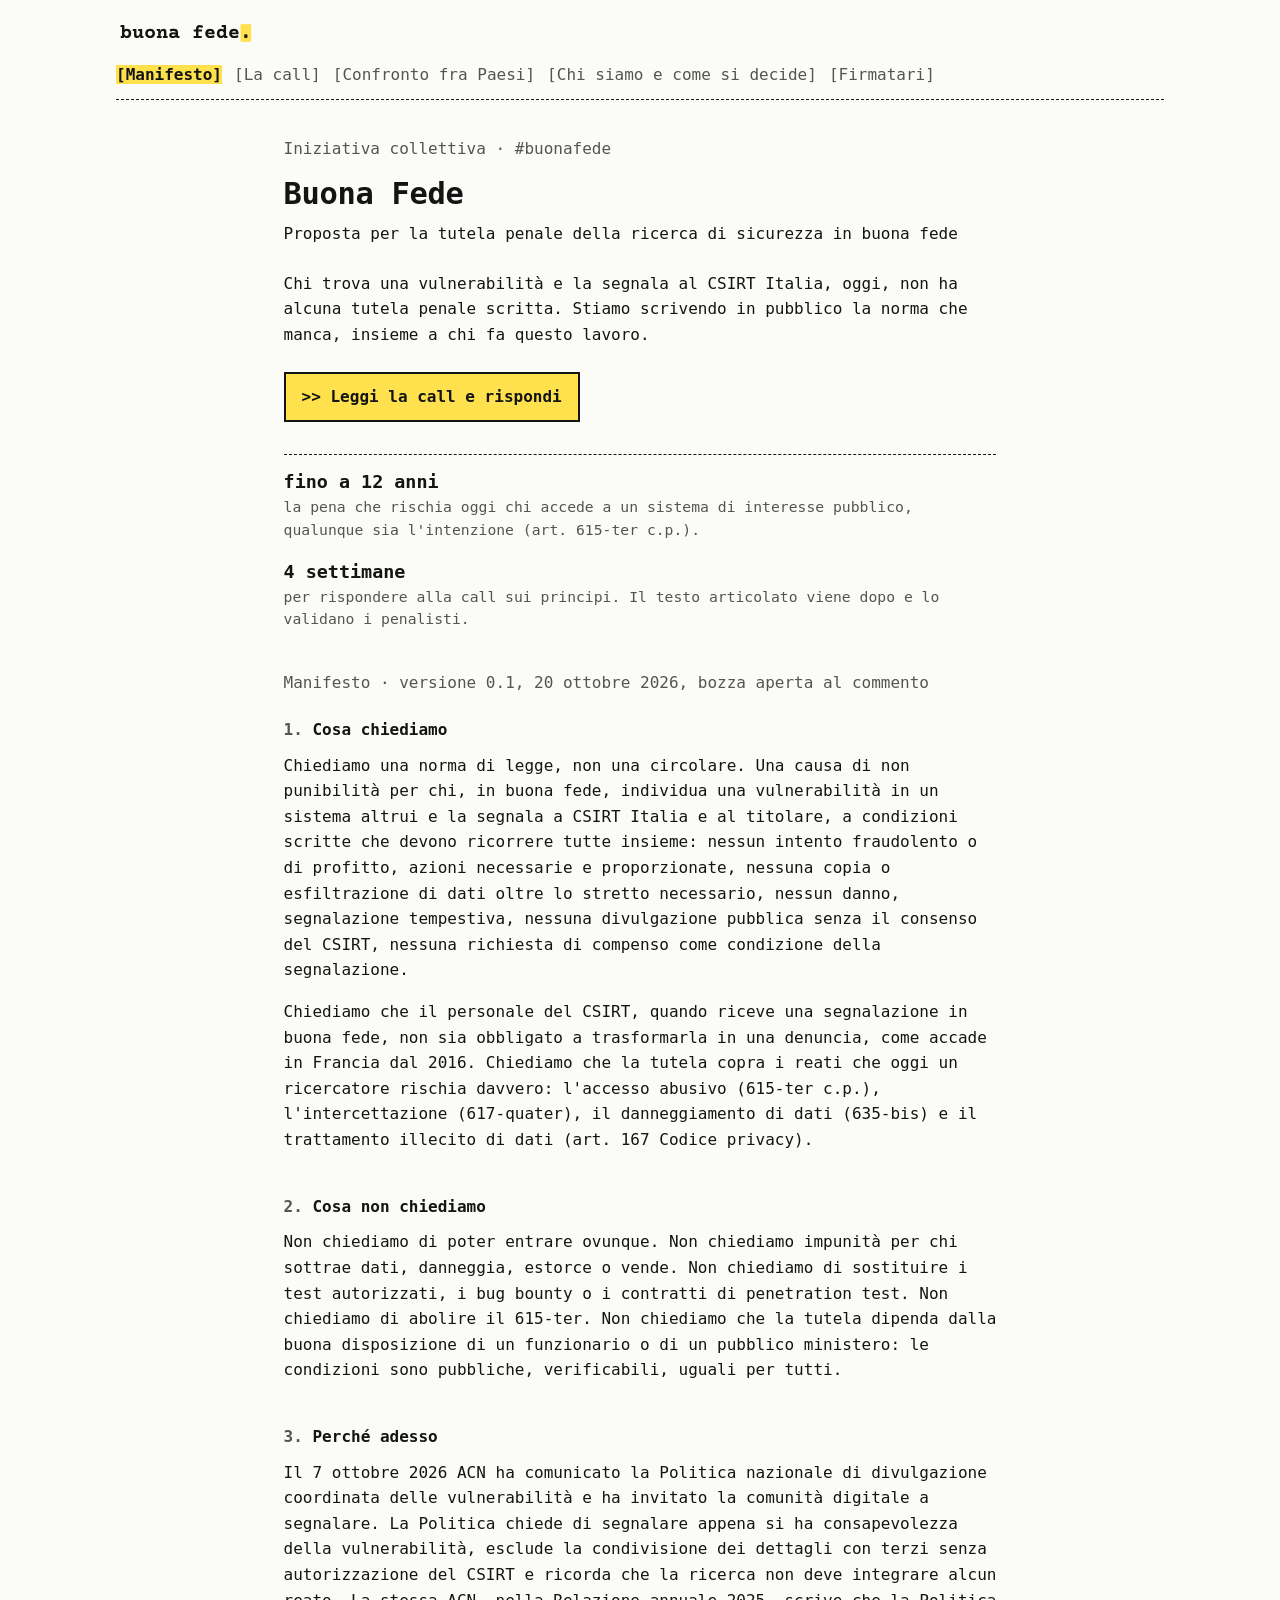
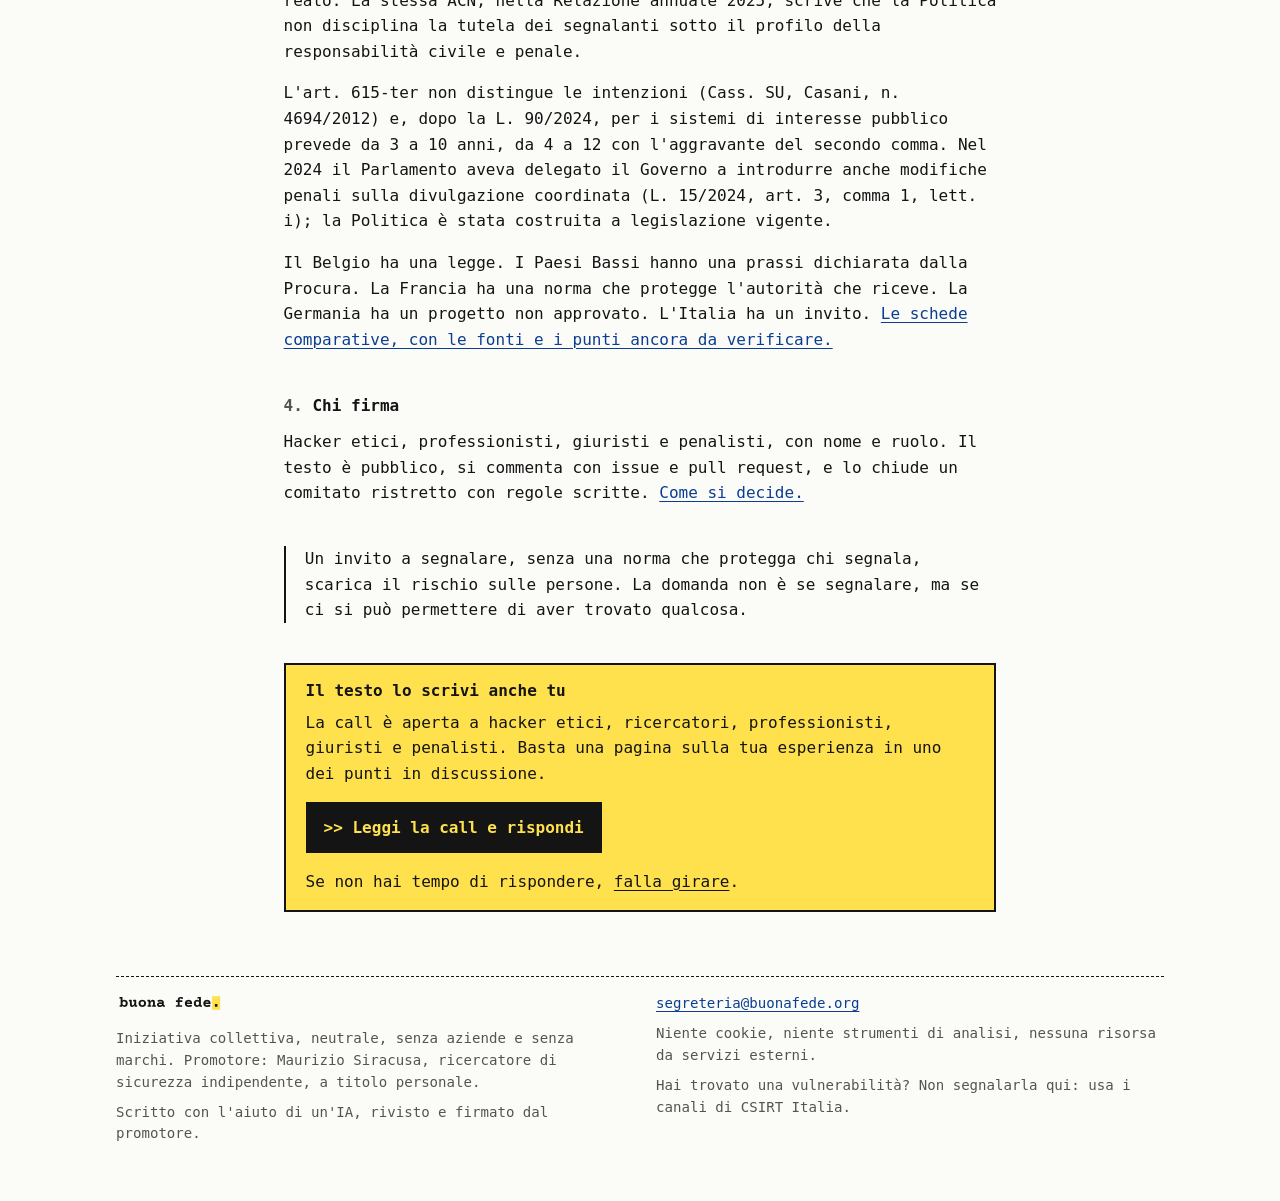
==== sito/index.html @ d3dca5a3 "Buona Fede v0.1: manifesto, call, confronto, governance, sito" ====
<!doctype html>
<html lang="it">
<head>
<meta charset="utf-8">
<meta name="viewport" content="width=device-width, initial-scale=1">
<meta http-equiv="Content-Security-Policy" content="default-src 'none'; style-src 'self'; img-src 'self'; base-uri 'none'; form-action 'none'">
<meta name="referrer" content="no-referrer">
<title>Buona Fede - Proposta per la tutela penale della ricerca di sicurezza in buona fede</title>
<meta name="description" content="Iniziativa collettiva per una norma di legge che tuteli chi, in buona fede, individua e segnala una vulnerabilità. Manifesto, call per i contributi, confronto con Belgio, Paesi Bassi, Germania e Francia.">
<meta name="theme-color" content="#FBFBF8">
<meta property="og:title" content="Buona Fede - tutela penale della ricerca di sicurezza in buona fede">
<meta property="og:description" content="Scriviamo in pubblico la norma che manca. Leggi la call e rispondi.">
<meta property="og:type" content="website">
<meta property="og:locale" content="it_IT">
<link rel="icon" href="favicon.svg" type="image/svg+xml">
<link rel="stylesheet" href="css/stile.css">
</head>
<body>
<a class="salta" href="#contenuto">Vai al contenuto</a>
<header class="testata">
  <div class="interno">
    <a class="marchio" href="index.html" aria-label="Buona Fede, pagina iniziale"><img class="chiaro" src="logo/logo-orizzontale.svg" alt="buona fede" width="718" height="133"><img class="scuro" src="logo/logo-orizzontale-negativo.svg" alt="" width="718" height="133"></a>
    <nav aria-label="Principale">
      <ul>
        <li><a href="index.html" aria-current="page">Manifesto</a></li>
        <li><a href="call.html">La call</a></li>
        <li><a href="confronto.html">Confronto fra Paesi</a></li>
        <li><a href="chi-siamo.html">Chi siamo e come si decide</a></li>
        <li><a href="firmatari.html">Firmatari</a></li>
      </ul>
    </nav>
  </div>
</header>

<main id="contenuto">
  <div class="colonna apertura">
    <p class="etichetta">Iniziativa collettiva &middot; #buonafede</p>
    <h1>Buona Fede</h1>
    <p class="sottotitolo">Proposta per la tutela penale della ricerca di sicurezza in buona fede</p>
    <p class="tesi">Chi trova una vulnerabilità e la segnala al CSIRT Italia, oggi, non ha alcuna tutela penale scritta. Stiamo scrivendo in pubblico la norma che manca, insieme a chi fa questo lavoro.</p>
    <div class="azioni">
      <a class="pulsante" href="call.html">Leggi la call e rispondi</a>
    </div>
    <ul class="cifre">
      <li><span class="numero">fino a 12 anni</span><span class="didascalia">la pena che rischia oggi chi accede a un sistema di interesse pubblico, qualunque sia l'intenzione (art. 615-ter c.p.).</span></li>
      <li><span class="numero">4 settimane</span><span class="didascalia">per rispondere alla call sui principi. Il testo articolato viene dopo e lo validano i penalisti.</span></li>
    </ul>
  </div>

  <article class="colonna" id="manifesto">
    <section class="sezione">
      <p class="etichetta">Manifesto &middot; versione 0.1, 20 ottobre 2026, bozza aperta al commento</p>
      <h2>Cosa chiediamo</h2>
      <p>Chiediamo una norma di legge, non una circolare. Una causa di non punibilità per chi, in buona fede, individua una vulnerabilità in un sistema altrui e la segnala a CSIRT Italia e al titolare, a condizioni scritte che devono ricorrere tutte insieme: nessun intento fraudolento o di profitto, azioni necessarie e proporzionate, nessuna copia o esfiltrazione di dati oltre lo stretto necessario, nessun danno, segnalazione tempestiva, nessuna divulgazione pubblica senza il consenso del CSIRT, nessuna richiesta di compenso come condizione della segnalazione.</p>
      <p>Chiediamo che il personale del CSIRT, quando riceve una segnalazione in buona fede, non sia obbligato a trasformarla in una denuncia, come accade in Francia dal 2016. Chiediamo che la tutela copra i reati che oggi un ricercatore rischia davvero: l'accesso abusivo (615-ter c.p.), l'intercettazione (617-quater), il danneggiamento di dati (635-bis) e il trattamento illecito di dati (art. 167 Codice privacy).</p>
    </section>

    <section class="sezione">
      <h2>Cosa non chiediamo</h2>
      <p>Non chiediamo di poter entrare ovunque. Non chiediamo impunità per chi sottrae dati, danneggia, estorce o vende. Non chiediamo di sostituire i test autorizzati, i bug bounty o i contratti di penetration test. Non chiediamo di abolire il 615-ter. Non chiediamo che la tutela dipenda dalla buona disposizione di un funzionario o di un pubblico ministero: le condizioni sono pubbliche, verificabili, uguali per tutti.</p>
    </section>

    <section class="sezione">
      <h2>Perché adesso</h2>
      <p>Il 7 ottobre 2026 ACN ha comunicato la Politica nazionale di divulgazione coordinata delle vulnerabilità e ha invitato la comunità digitale a segnalare. La Politica chiede di segnalare appena si ha consapevolezza della vulnerabilità, esclude la condivisione dei dettagli con terzi senza autorizzazione del CSIRT e ricorda che la ricerca non deve integrare alcun reato. La stessa ACN, nella Relazione annuale 2025, scrive che la Politica non disciplina la tutela dei segnalanti sotto il profilo della responsabilità civile e penale.</p>
      <p>L'art. 615-ter non distingue le intenzioni (Cass. SU, Casani, n. 4694/2012) e, dopo la L. 90/2024, per i sistemi di interesse pubblico prevede da 3 a 10 anni, da 4 a 12 con l'aggravante del secondo comma. Nel 2024 il Parlamento aveva delegato il Governo a introdurre anche modifiche penali sulla divulgazione coordinata (L. 15/2024, art. 3, comma 1, lett. i); la Politica è stata costruita a legislazione vigente.</p>
      <p>Il Belgio ha una legge. I Paesi Bassi hanno una prassi dichiarata dalla Procura. La Francia ha una norma che protegge l'autorità che riceve. La Germania ha un progetto non approvato. L'Italia ha un invito. <a href="confronto.html">Le schede comparative, con le fonti e i punti ancora da verificare.</a></p>
    </section>

    <section class="sezione">
      <h2>Chi firma</h2>
      <p>Hacker etici, professionisti, giuristi e penalisti, con nome e ruolo. Il testo è pubblico, si commenta con issue e pull request, e lo chiude un comitato ristretto con regole scritte. <a href="chi-siamo.html">Come si decide.</a></p>
    </section>

    <blockquote class="chiusa">
      <p>Un invito a segnalare, senza una norma che protegga chi segnala, scarica il rischio sulle persone. La domanda non è se segnalare, ma se ci si può permettere di aver trovato qualcosa.</p>
    </blockquote>

    <div class="riquadro forte invito">
      <h3>Il testo lo scrivi anche tu</h3>
      <p>La call è aperta a hacker etici, ricercatori, professionisti, giuristi e penalisti. Basta una pagina sulla tua esperienza in uno dei punti in discussione.</p>
      <p><a class="pulsante" href="call.html">Leggi la call e rispondi</a></p>
      <p>Se non hai tempo di rispondere, <a href="call.html#condividi">falla girare</a>.</p>
    </div>
  </article>
</main>

<footer class="piede">
  <div class="interno">
    <div>
      <p><a class="marchio" href="index.html" aria-label="Buona Fede"><img class="chiaro" src="logo/logo-orizzontale.svg" alt="buona fede" width="718" height="133"><img class="scuro" src="logo/logo-orizzontale-negativo.svg" alt="" width="718" height="133"></a></p>
      <p>Iniziativa collettiva, neutrale, senza aziende e senza marchi. Promotore: Maurizio Siracusa, ricercatore di sicurezza indipendente, a titolo personale.</p>
      <p>Scritto con l'aiuto di un'IA, rivisto e firmato dal promotore.</p>
    </div>
    <div>
      <p><a href="mailto:segreteria@buonafede.org">segreteria@buonafede.org</a></p>
      <p>Niente cookie, niente strumenti di analisi, nessuna risorsa da servizi esterni.</p>
      <p>Hai trovato una vulnerabilità? Non segnalarla qui: usa i canali di CSIRT Italia.</p>
    </div>
  </div>
</footer>
</body>
</html>
---- sito/css/stile.css ----
/* Buona Fede - foglio di stile unico. Testo puro, monospazio, un solo colore d'accento: il giallo
   dell'evidenziatore, usato per le azioni, per le segnalazioni "da verificare" e per il punto del marchio.
   Nessun font esterno, nessuna risorsa remota. */

:root {
  --fg: #141414;
  --bg: #FBFBF8;
  --debole: #55554F;
  --filo: #141414;
  --link: #0B3D91;
  --giallo: #FFE14D;
  --su-giallo: #141414;
  --mono: ui-monospace, "SF Mono", "Cascadia Mono", "DejaVu Sans Mono", Menlo, Consolas, "Liberation Mono", monospace;
  --misura: 74ch;
  --largo: 68rem;
}

@media (prefers-color-scheme: dark) {
  :root {
    --fg: #E4E4DE;
    --bg: #121212;
    --debole: #94948C;
    --filo: #E4E4DE;
    --link: #8DB4FF;
  }
}

* { box-sizing: border-box; }
html { -webkit-text-size-adjust: 100%; scroll-behavior: smooth; }

body {
  margin: 0;
  background: var(--bg);
  color: var(--fg);
  font-family: var(--mono);
  font-size: 16px;
  line-height: 1.6;
}

a { color: var(--link); text-underline-offset: .18em; text-decoration-thickness: 1px; }
a:hover, a:focus-visible { background: var(--giallo); color: var(--su-giallo); text-decoration-thickness: 2px; }
a:focus-visible, summary:focus-visible { outline: 2px solid var(--fg); outline-offset: 2px; }

.salta { position: absolute; left: -999px; top: 0; background: var(--giallo); color: var(--su-giallo); padding: .5rem .75rem; z-index: 10; }
.salta:focus { left: .5rem; top: .5rem; }

/* Testata */
.testata { max-width: var(--largo); margin: 0 auto; padding: 1.25rem 1.25rem 0; }
.testata .interno { border-bottom: 1px dashed var(--filo); padding-bottom: .75rem; }
.marchio { display: inline-block; line-height: 0; text-decoration: none; }
.marchio:hover, .marchio:focus-visible { background: transparent; }
.marchio img { height: 26px; width: auto; display: block; }
.marchio .scuro { display: none; }
@media (prefers-color-scheme: dark) { .marchio .chiaro { display: none; } .marchio .scuro { display: block; } }
nav { margin-top: .5rem; }
nav ul { list-style: none; margin: 0; padding: 0; display: flex; flex-wrap: wrap; gap: 0 1.25ch; }
nav li { margin: 0; }
nav a { color: var(--debole); text-decoration: none; white-space: nowrap; }
nav a::before { content: "["; }
nav a::after { content: "]"; }
nav a:hover, nav a:focus-visible { color: var(--su-giallo); }
nav a[aria-current="page"] { background: var(--giallo); color: var(--su-giallo); font-weight: 700; }

/* Struttura */
main { display: block; counter-reset: sez; }
.colonna { max-width: calc(var(--misura) + 2.5rem); margin: 0 auto; padding: 0 1.25rem; }
.largo { max-width: var(--largo); margin: 0 auto; padding: 0 1.25rem; }
.largo > .apertura, .largo > .colonna { max-width: var(--misura); margin-left: 0; margin-right: 0; padding-left: 0; padding-right: 0; }
.largo > .apertura { padding-bottom: 0; }

h1, h2, h3 { line-height: 1.3; font-weight: 700; }
h1 { font-size: clamp(1.4rem, 3.6vw, 1.9rem); margin: 0 0 .5rem; letter-spacing: -.01em; }
h2 { font-size: 1rem; margin: 2.75rem 0 .75rem; counter-increment: sez; }
h2::before { content: counter(sez) ". "; color: var(--debole); }
h3 { font-size: 1rem; margin: 1.75rem 0 .5rem; }
p { margin: 0 0 1rem; }
ul, ol { padding-left: 3ch; margin: 0 0 1.25rem; }
li { margin-bottom: .45rem; }
ol.lettere { list-style: lower-alpha; }
ol.lettere > li { padding-left: .5ch; }
code { font-family: var(--mono); background: var(--giallo); color: var(--su-giallo); padding: 0 .4ch; }
strong { font-weight: 700; }
mark { background: var(--giallo); color: var(--su-giallo); padding: 0 .3ch; }

.etichetta { color: var(--debole); margin: 0 0 .75rem; }
.stato { color: var(--debole); font-size: .9rem; }

/* Apertura */
.apertura { padding-top: 2.25rem; padding-bottom: 1.5rem; }
.apertura .sottotitolo { margin: 0 0 1.5rem; }
.apertura .tesi { margin-bottom: 1.5rem; }

.azioni { display: flex; flex-wrap: wrap; gap: .75rem 2ch; align-items: center; margin: 1.5rem 0; }
.pulsante { display: inline-block; background: var(--giallo); color: var(--su-giallo); border: 2px solid var(--fg); font-weight: 700; text-decoration: none; padding: .65rem 1rem; }
.pulsante::before { content: ">> "; }
.pulsante:hover, .pulsante:focus-visible { background: var(--fg); color: var(--giallo); text-decoration: none; }
.secondario { font-size: 1rem; }

/* Dati */
.cifre { list-style: none; margin: 2rem 0 0; padding: .75rem 0 0; border-top: 1px dashed var(--filo); }
.cifre li { margin: 0 0 1rem; }
.cifre .numero { display: block; font-weight: 700; font-size: 1.15rem; }
.cifre .didascalia { display: block; color: var(--debole); font-size: .92rem; line-height: 1.5; }

/* Sezioni */
.sezione { padding: 0; }
.sezione:first-of-type > h2:first-of-type { margin-top: 1.5rem; }

blockquote.chiusa { margin: 2.5rem 0 2rem; padding-left: 2ch; border-left: 2px solid var(--filo); }
blockquote.chiusa p { margin: 0 0 .75rem; }

/* Riquadri */
.riquadro { border: 1px dashed var(--filo); padding: 1rem 1.25rem; margin: 1.75rem 0; }
.riquadro > :last-child { margin-bottom: 0; }
.riquadro h3 { margin-top: 0; }
.riquadro.forte { background: var(--giallo); color: var(--su-giallo); border: 2px solid var(--fg); }
.riquadro.forte a { color: var(--su-giallo); }
.riquadro.forte .pulsante { background: #141414; color: var(--giallo); border-color: #141414; }
.riquadro.forte .pulsante:hover, .riquadro.forte .pulsante:focus-visible { background: #FBFBF8; color: #141414; }
.riquadro.forte code { background: #141414; color: var(--giallo); }
.riquadro.forte a:hover, .riquadro.forte a:focus-visible { background: #141414; color: var(--giallo); }
.riquadro.forte a:focus-visible { outline-color: #141414; }

.invito { margin: 2.5rem 0; }

/* Domande della call */
ol.domande { padding-left: 0; list-style: none; counter-reset: dom; }
ol.domande > li { counter-increment: dom; position: relative; padding-left: 5ch; margin-bottom: 1rem; }
ol.domande > li::before { content: "[" counter(dom) "]"; position: absolute; left: 0; font-weight: 700; color: var(--debole); }

details { border-top: 1px dashed var(--filo); border-bottom: 1px dashed var(--filo); margin: 1.5rem 0; padding: .6rem 0; }
summary { cursor: pointer; font-weight: 700; list-style: none; }
summary::-webkit-details-marker { display: none; }
summary::before { content: "+ "; }
details[open] summary::before { content: "- "; }
details[open] summary { margin-bottom: .75rem; }
pre.modello { white-space: pre-wrap; font-family: var(--mono); font-size: .92rem; line-height: 1.55; border: 1px dashed var(--filo); padding: .9rem 1rem; margin: 0; overflow-x: auto; }

/* Tabelle */
.scorri { overflow-x: auto; margin: 1.5rem 0 2rem; -webkit-overflow-scrolling: touch; }
table { border-collapse: collapse; width: 100%; font-size: .85rem; line-height: 1.5; }
.scorri table { min-width: 56rem; }
th, td { text-align: left; vertical-align: top; padding: .55rem .7rem .55rem 0; border-bottom: 1px dashed var(--filo); }
thead th { border-bottom: 2px solid var(--filo); font-weight: 700; }
tbody th { font-weight: 700; width: 9rem; }
table.stretta { min-width: 0; }

/* Schede Paese */
.scheda { border-top: 1px dashed var(--filo); margin-top: 3rem; padding-top: .5rem; }
.fonti { font-size: .88rem; line-height: 1.55; }
.fonti li { margin-bottom: .4rem; word-break: break-word; }
.dacontrollare { font-size: .95rem; }
.marca { background: var(--giallo); color: var(--su-giallo); font-weight: 700; padding: 0 .4ch; }

/* Piede */
.piede { max-width: var(--largo); margin: 4rem auto 0; padding: 0 1.25rem 3rem; color: var(--debole); font-size: .88rem; line-height: 1.55; }
.piede .interno { border-top: 1px dashed var(--filo); padding-top: 1rem; display: grid; grid-template-columns: repeat(auto-fit, minmax(16rem, 1fr)); gap: 1.25rem 2rem; }
.piede p { margin: 0 0 .5rem; }
.piede .marchio img { height: 20px; }
.piede strong { color: var(--fg); }

/* Telefono: la tabella del confronto diventa una scheda per riga, il Paese davanti a ogni cella.
   Esclude table.stretta (firmatari). */
@media (max-width: 760px) {
  .scorri { overflow-x: visible; }
  .scorri table:not(.stretta) { min-width: 0; display: block; }
  .scorri table:not(.stretta) thead { position: absolute; width: 1px; height: 1px; overflow: hidden; clip: rect(0 0 0 0); }
  .scorri table:not(.stretta) tbody { display: block; }
  .scorri table:not(.stretta) tr { display: block; border-top: 2px solid var(--filo); padding: .6rem 0 .4rem; margin-bottom: .75rem; }
  .scorri table:not(.stretta) th, .scorri table:not(.stretta) td { display: block; width: auto; border-bottom: 0; padding: .15rem 0; }
  .scorri table:not(.stretta) tbody th { font-size: 1rem; padding-bottom: .4rem; }
  .scorri table:not(.stretta) td { margin-bottom: .4rem; }
  .scorri table:not(.stretta) td::before { display: block; font-weight: 700; color: var(--debole); }
  .scorri table:not(.stretta) td:nth-of-type(1)::before { content: "Belgio"; }
  .scorri table:not(.stretta) td:nth-of-type(2)::before { content: "Paesi Bassi"; }
  .scorri table:not(.stretta) td:nth-of-type(3)::before { content: "Germania"; }
  .scorri table:not(.stretta) td:nth-of-type(4)::before { content: "Francia"; }
}

@media (max-width: 560px) {
  body { font-size: 15px; }
  .pulsante { display: block; text-align: center; width: 100%; }
}

@media print {
  nav, .azioni, .salta { display: none; }
  body { background: #fff; color: #000; font-size: 10.5pt; }
  a { color: #000; }
  .pulsante, .riquadro.forte { background: #fff; color: #000; }
}
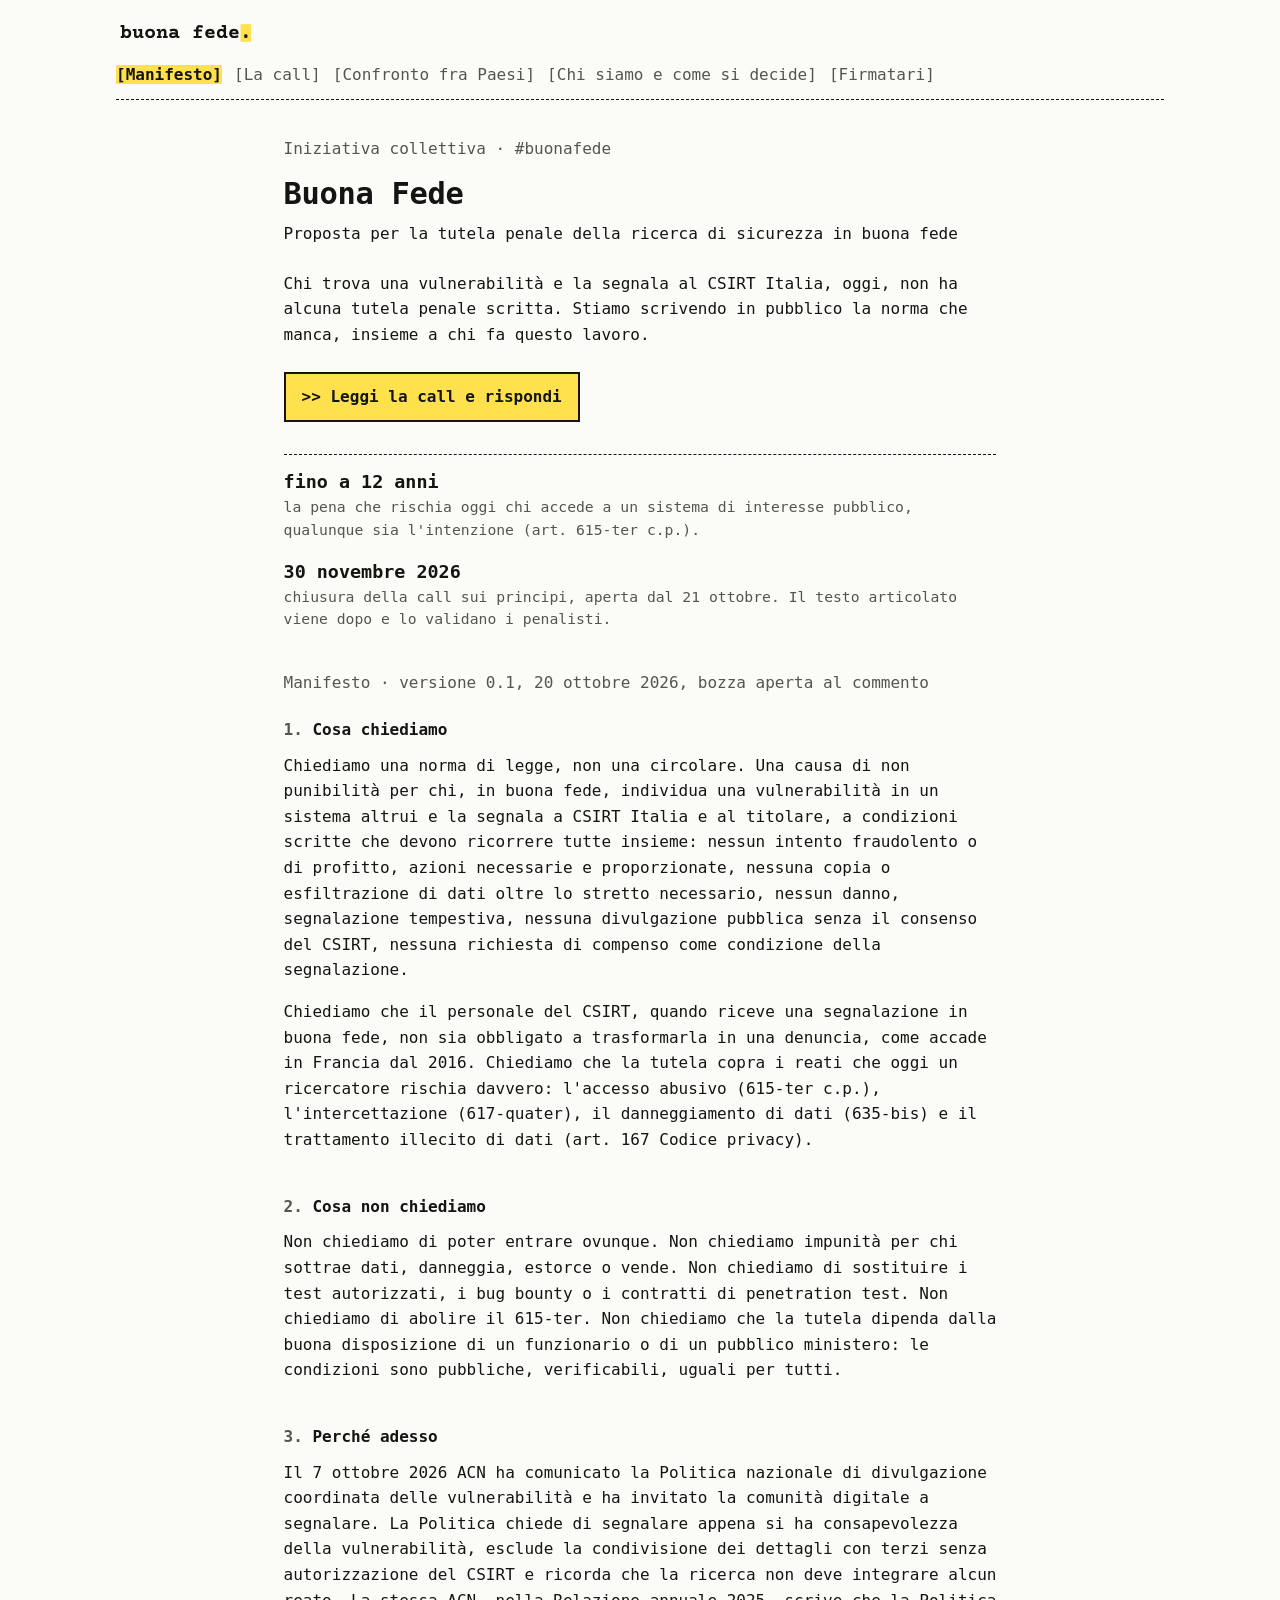
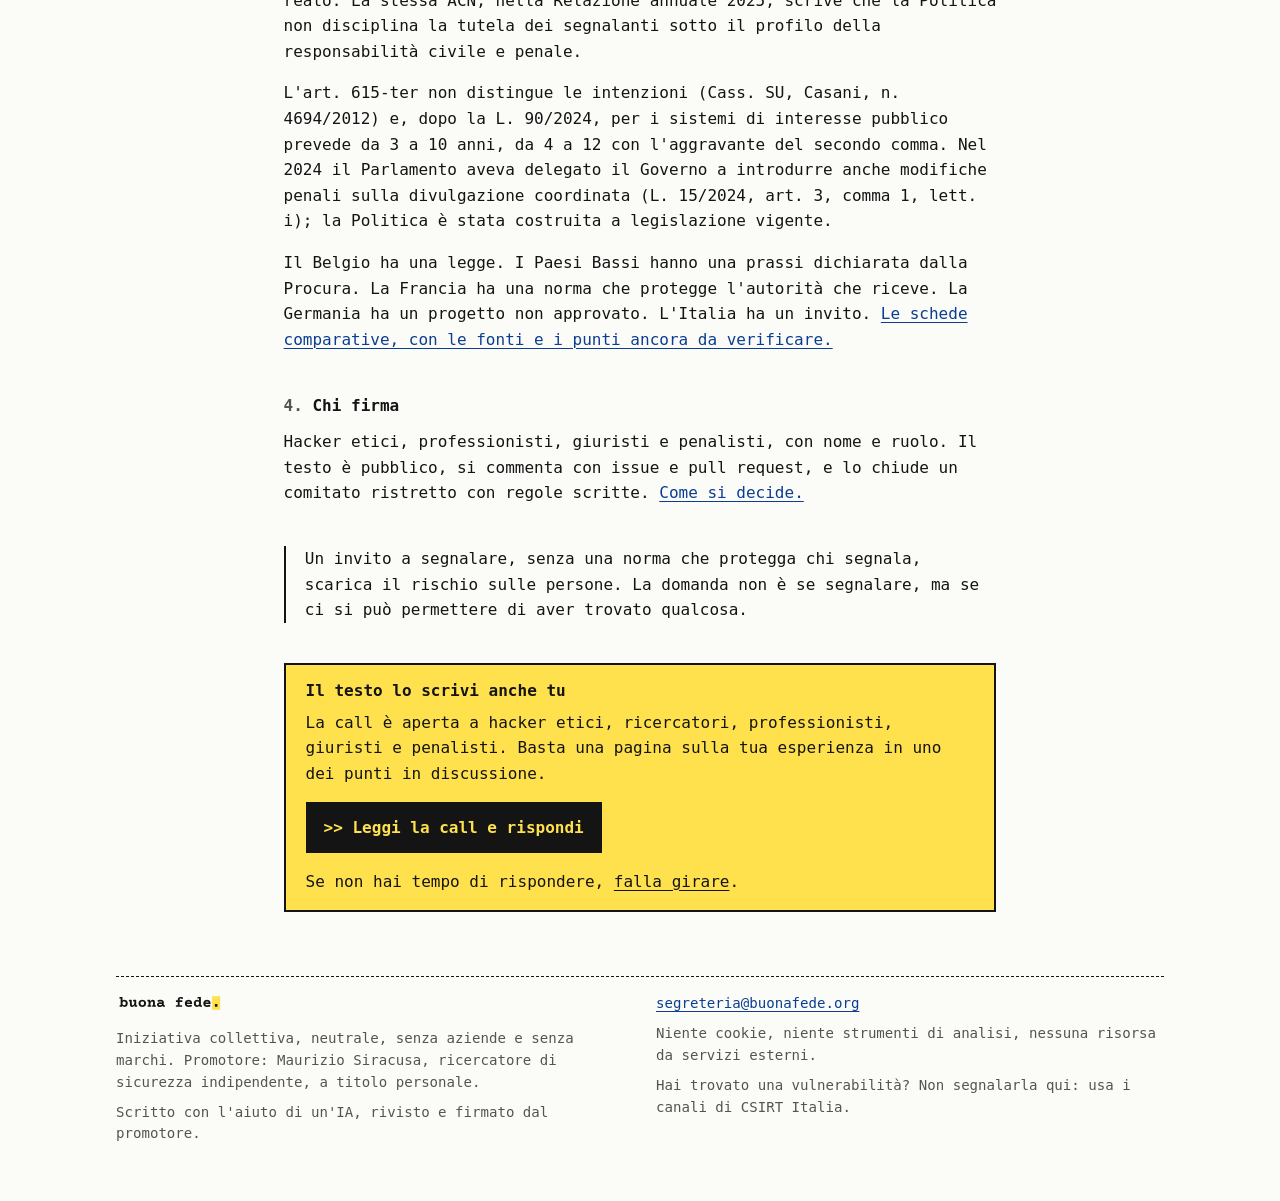
==== commit 88850fb2: "Call aperta dal 21 ottobre al 30 novembre 2026; link definitivi nei testi di lancio" ====
--- a/sito/index.html
+++ b/sito/index.html
@@ -43,7 +43,7 @@
     </div>
     <ul class="cifre">
       <li><span class="numero">fino a 12 anni</span><span class="didascalia">la pena che rischia oggi chi accede a un sistema di interesse pubblico, qualunque sia l'intenzione (art. 615-ter c.p.).</span></li>
-      <li><span class="numero">4 settimane</span><span class="didascalia">per rispondere alla call sui principi. Il testo articolato viene dopo e lo validano i penalisti.</span></li>
+      <li><span class="numero">30 novembre 2026</span><span class="didascalia">chiusura della call sui principi, aperta dal 21 ottobre. Il testo articolato viene dopo e lo validano i penalisti.</span></li>
     </ul>
   </div>
 
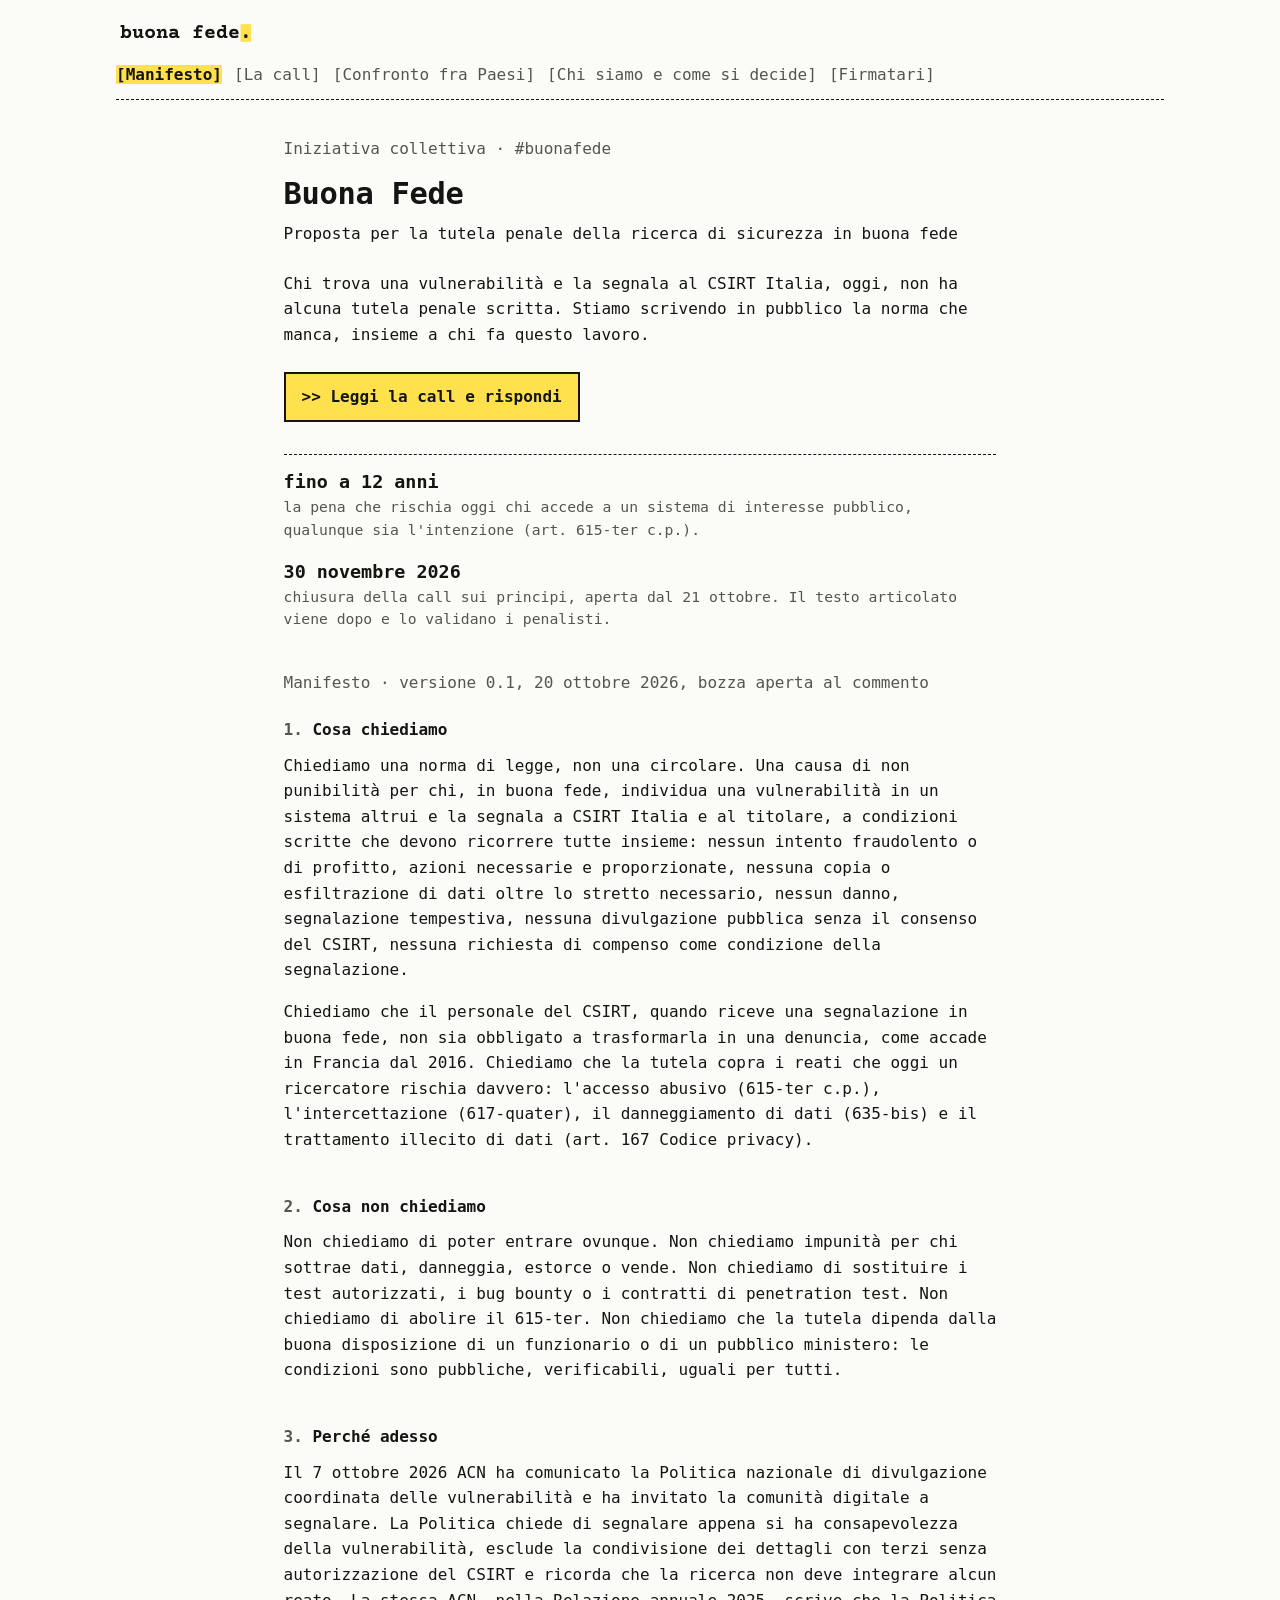
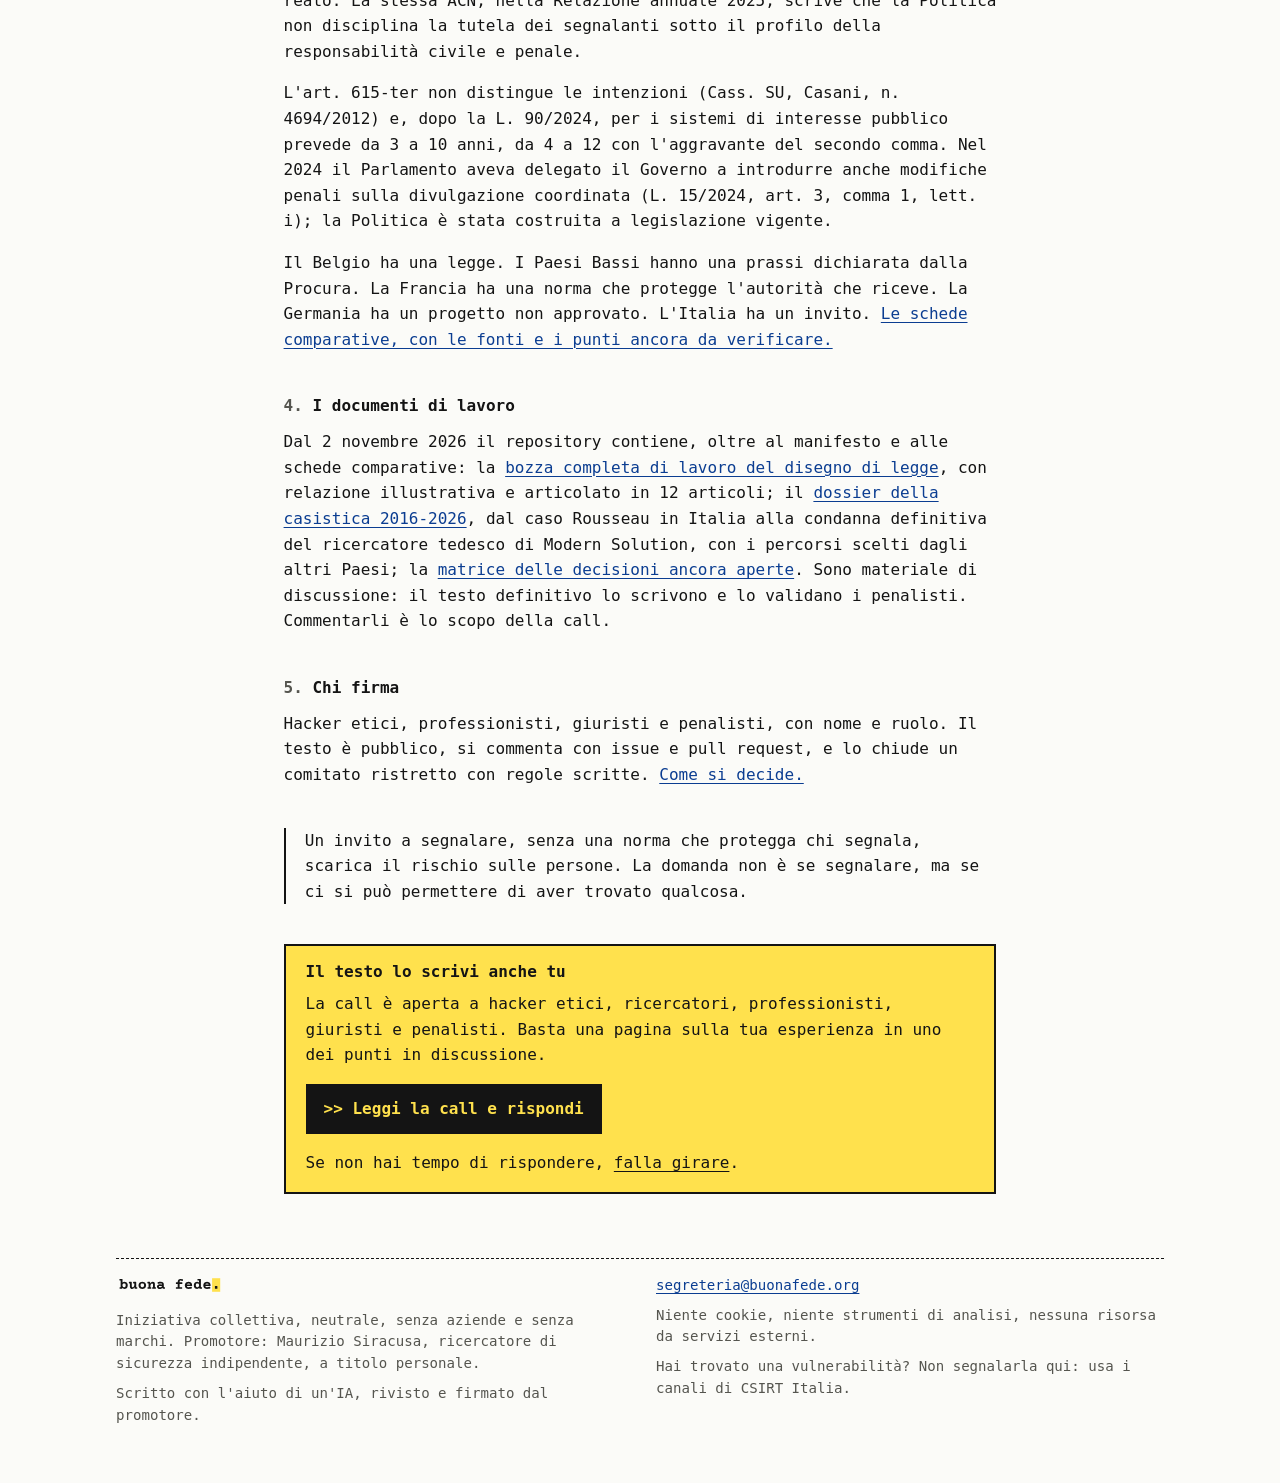
==== commit df0e6569: "v0.2: bozza DDL, dossier casistica, matrice decisioni; correzioni da revisione esterna" ====
--- a/sito/index.html
+++ b/sito/index.html
@@ -68,6 +68,11 @@
     </section>
 
     <section class="sezione">
+      <h2>I documenti di lavoro</h2>
+      <p>Dal 2 novembre 2026 il repository contiene, oltre al manifesto e alle schede comparative: la <a href="https://github.com/myfoxx/buona-fede/blob/main/proposta/ddl-bozza-v0.2.md">bozza completa di lavoro del disegno di legge</a>, con relazione illustrativa e articolato in 12 articoli; il <a href="https://github.com/myfoxx/buona-fede/blob/main/proposta/dossier-casistica-e-percorsi-v0.2.md">dossier della casistica 2016-2026</a>, dal caso Rousseau in Italia alla condanna definitiva del ricercatore tedesco di Modern Solution, con i percorsi scelti dagli altri Paesi; la <a href="https://github.com/myfoxx/buona-fede/blob/main/proposta/matrice-decisioni.md">matrice delle decisioni ancora aperte</a>. Sono materiale di discussione: il testo definitivo lo scrivono e lo validano i penalisti. Commentarli è lo scopo della call.</p>
+    </section>
+
+    <section class="sezione">
       <h2>Chi firma</h2>
       <p>Hacker etici, professionisti, giuristi e penalisti, con nome e ruolo. Il testo è pubblico, si commenta con issue e pull request, e lo chiude un comitato ristretto con regole scritte. <a href="chi-siamo.html">Come si decide.</a></p>
     </section>
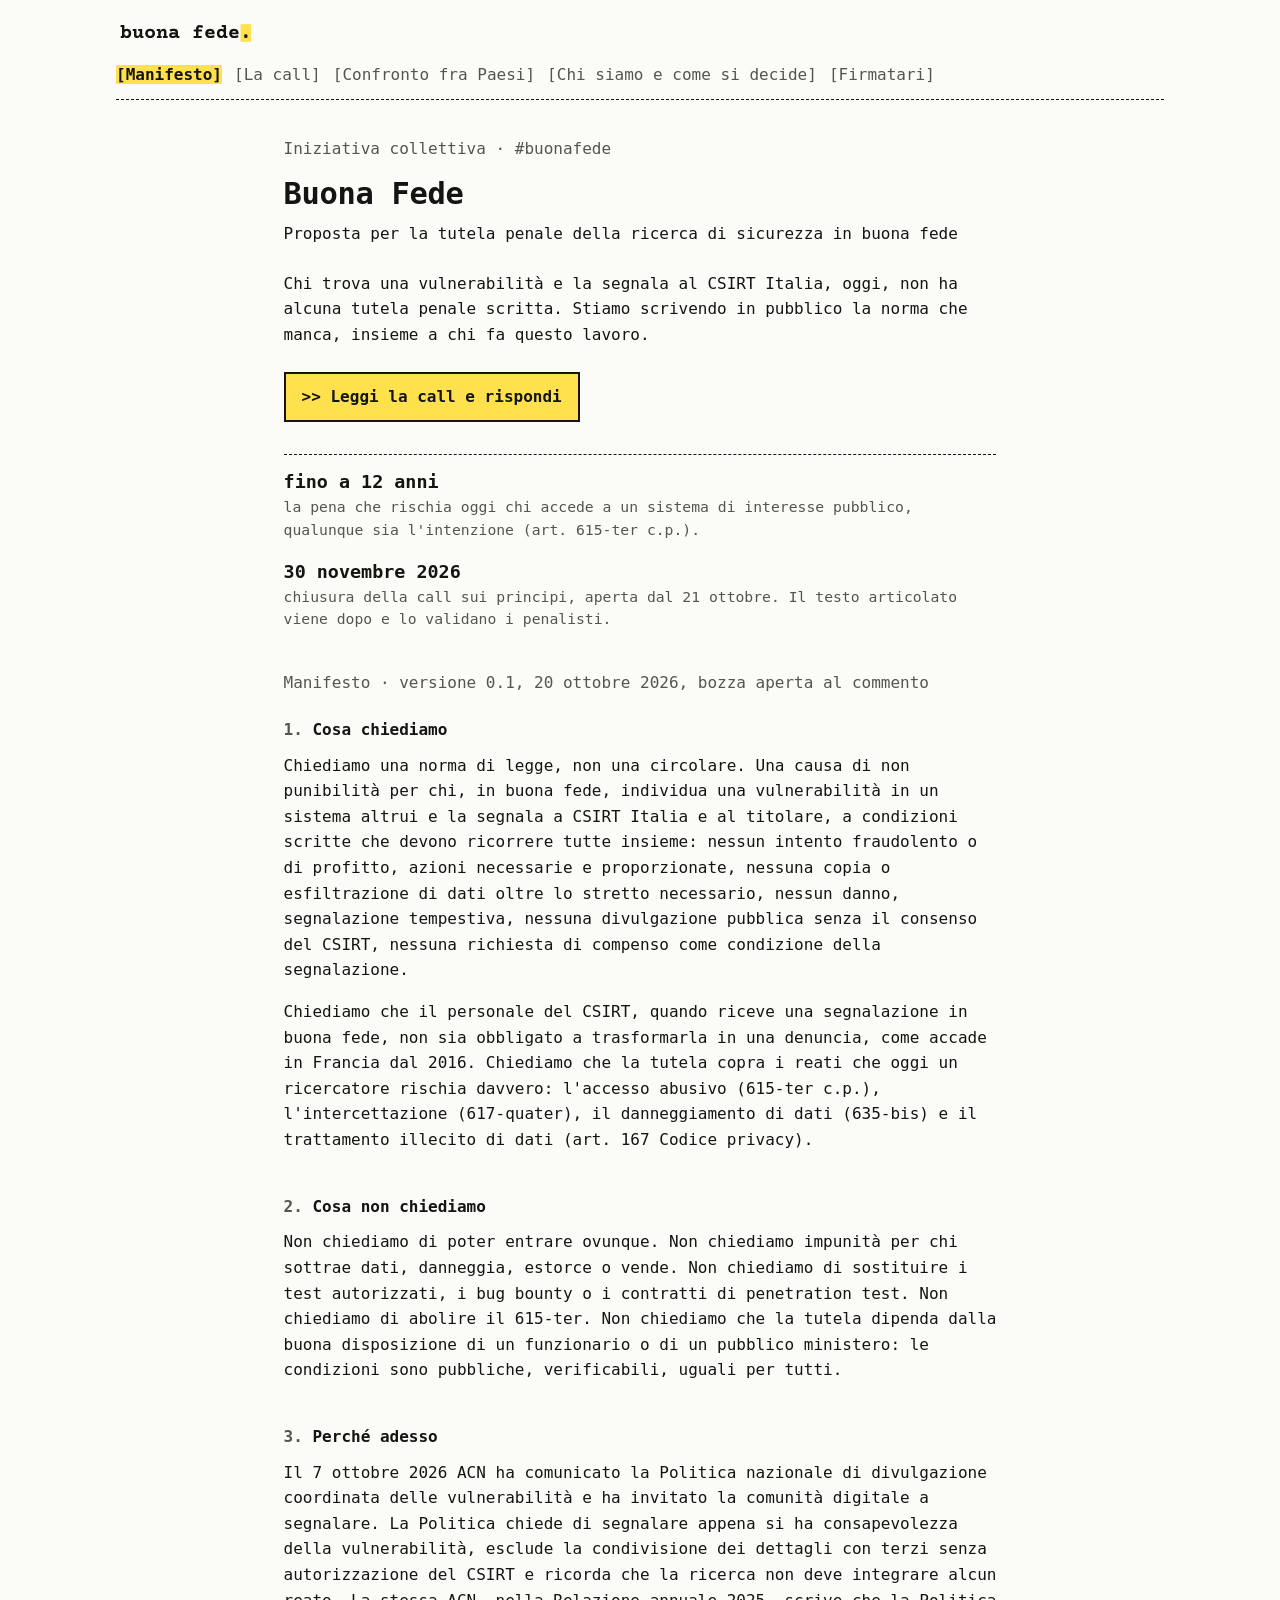
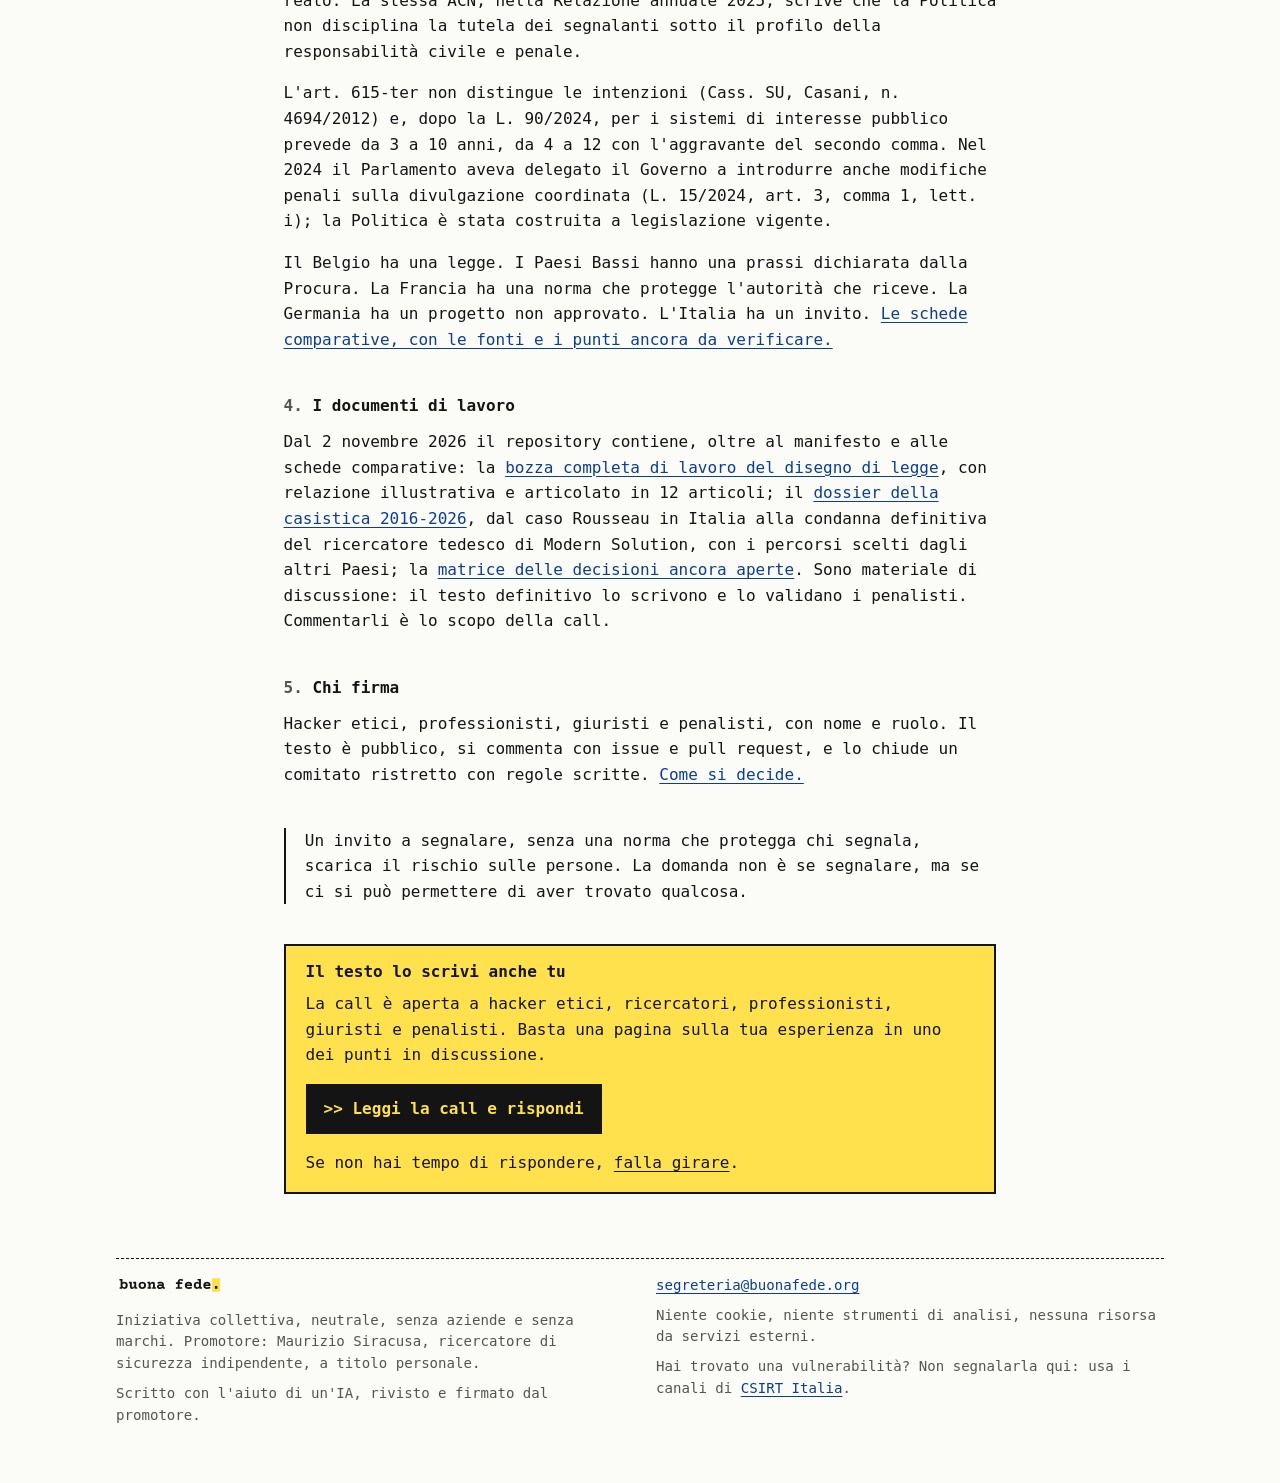
==== commit 6c3d31c9: "Sito: link a CSIRT Italia nel footer (suggerimento da segreteria)" ====
--- a/sito/index.html
+++ b/sito/index.html
@@ -100,7 +100,7 @@
     <div>
       <p><a href="mailto:segreteria@buonafede.org">segreteria@buonafede.org</a></p>
       <p>Niente cookie, niente strumenti di analisi, nessuna risorsa da servizi esterni.</p>
-      <p>Hai trovato una vulnerabilità? Non segnalarla qui: usa i canali di CSIRT Italia.</p>
+      <p>Hai trovato una vulnerabilità? Non segnalarla qui: usa i canali di <a href="https://www.acn.gov.it/portale/csirt-italia/chi-siamo">CSIRT Italia</a>.</p>
     </div>
   </div>
 </footer>
